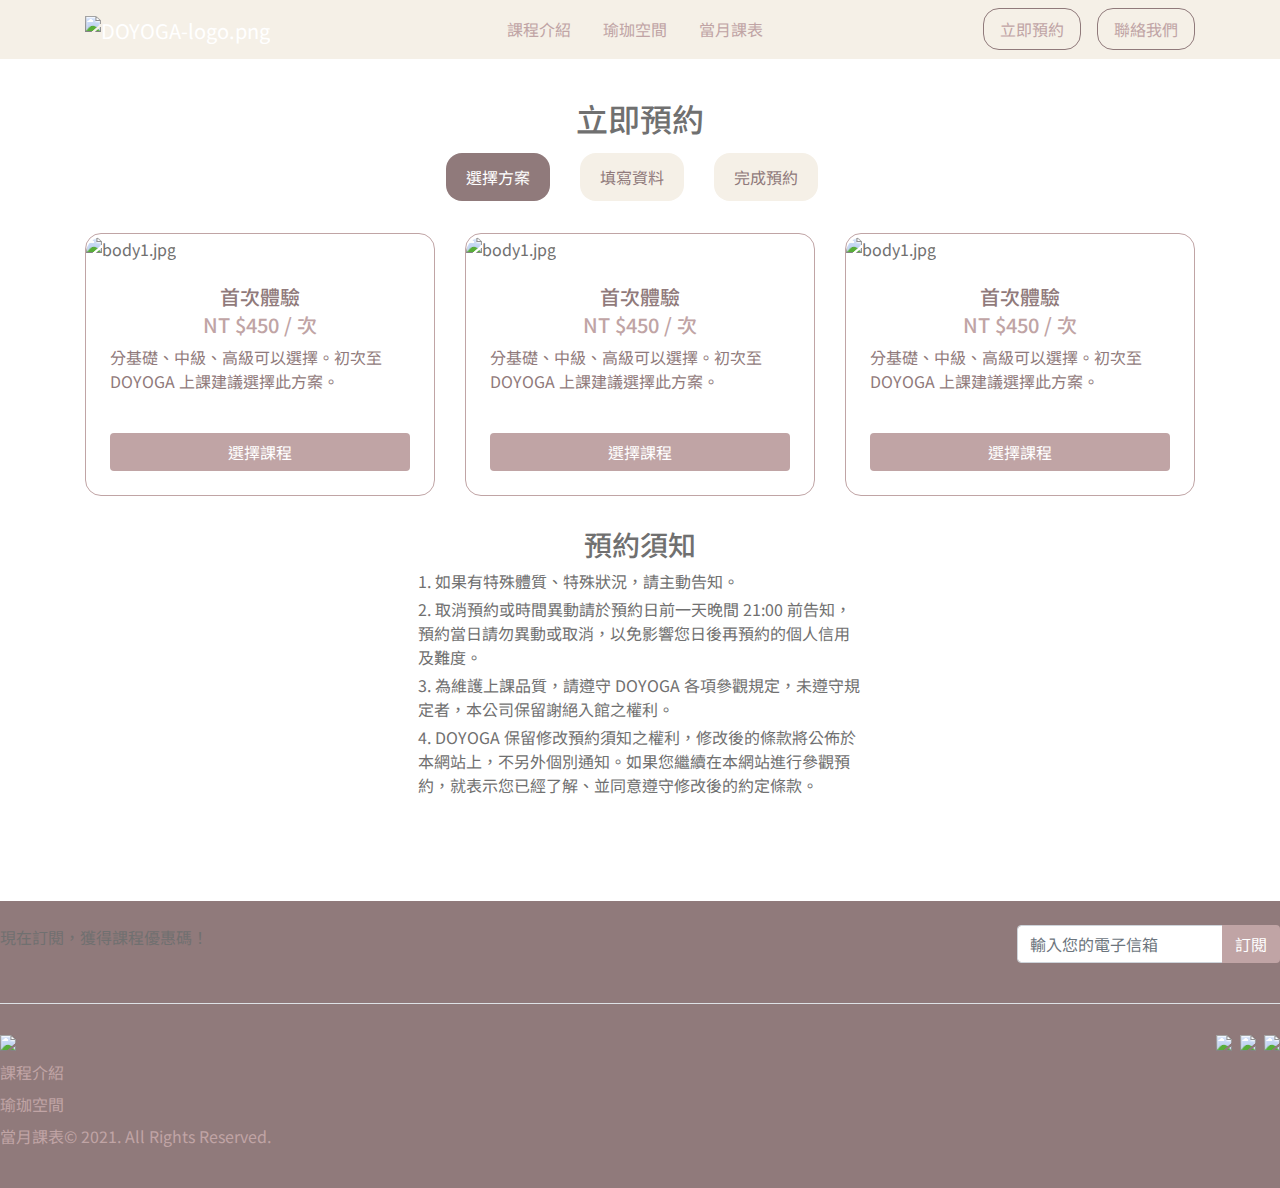
==== reservation.html @ 5b4532a5 "Update 2021-09-03T15:31:55.054Z" ====
<!DOCTYPE html>
<html lang="en">

<head>
  <meta charset="UTF-8">
  <meta name="viewport" content="width=device-width, initial-scale=1.0">
  <meta http-equiv="X-UA-Compatible" content="ie=edge">
  <title>立即預約｜選擇方案</title>
  <link rel="stylesheet" href="https://cdnjs.cloudflare.com/ajax/libs/font-awesome/5.13.0/css/all.min.css" />
  <link rel="stylesheet" href="./assets/style/bootstrap.css">
  <!-- Swiper -->
  <link rel="stylesheet" href="https://unpkg.com/swiper@7/swiper-bundle.min.css">
  <!-- Google icon -->
  <link href="https://fonts.googleapis.com/icon?family=Material+Icons" rel="stylesheet">
  <link rel="stylesheet" href="./assets/style/all.css">
  <!-- Font Awesome -->
  <link rel="stylesheet" href="https://use.fontawesome.com/releases/v5.15.4/css/all.css"
    integrity="sha384-DyZ88mC6Up2uqS4h/KRgHuoeGwBcD4Ng9SiP4dIRy0EXTlnuz47vAwmeGwVChigm" crossorigin="anonymous">
  <link rel="stylesheet" href="https://fonts.googleapis.com/css?family=Material+Icons|Material+Icons+Outlined|Material+Icons+Two+Tone|Material+Icons+Round|Material+Icons+Sharp">

</head>

<body>
  <nav class="navbar navbar-expand-lg navbar-dark bg-light">
    <div class="container">
      <a class="navbar-brand" href="#">
        <img class="doyoga-log" src="https://github.com/hexschool/webLayoutTraining1st/blob/master/yoga-week8/DOYOGA-logo.png?raw=true" alt="DOYOGA-logo.png">
      </a>
      <button class="navbar-toggler" type="button" data-bs-toggle="collapse" data-bs-target="#navbarToggleExternalContent" aria-controls="navbarToggleExternalContent" aria-expanded="false" aria-label="Toggle navigation">
        <span class="material-icons-outlined text-secondary">
          menu
          </span>
      </button>
      <div class="collapse navbar-collapse d-lg-flex justify-content-center" id="navbarToggleExternalContent">
        <ul class="list-unstyled d-lg-flex mb-3 m-lg-auto">
          <li class="me-7"><a href="#"><h7>課程介紹</h7></a></li>
          <li class="me-7"><a href="#"><h7>瑜珈空間</h7></a></li>
          <li class=""><a href="#"><h7>當月課表</h7></a></li>
        </ul>
        <ul class="list-unstyled d-flex my-lg-auto ">
          <li class="border border-secondary rounded-4 me-3 px-3 py-2"><a href="#"><h7>立即預約</h7></a></li>
          <li class="border border-secondary rounded-4 px-3 py-2"><a href="#"><h7>聯絡我們</h7></a></li>
        </ul>
      </div>
    </div>
  </nav>

  <!-- 下為格可 -->
  <!-- <nav class="navbar navbar-expand-lg navbar-light bg-light">
    <div class="container py-4">
      <div class="flex-grow-1"> <a class="navbar-brand" href="#"><img class="logo"
            src="https://github.com/hexschool/webLayoutTraining1st/blob/master/yoga-week8/DOYOGA-logo.png?raw=true"
            alt="logo"></a></div>
      <button class="navbar-toggler" type="button" data-bs-toggle="collapse" data-bs-target="#navbarSupportedContent"
        aria-controls="navbarSupportedContent" aria-expanded="false" aria-label="Toggle navigation">
        <span class="navbar-toggler-icon"></span>
      </button>
      <div class="collapse navbar-collapse" id="navbarSupportedContent">
        <ul class="navbar-nav me-auto mb-2 mb-lg-0">
          <li class="nav-item">
            <a class="nav-link link-dark me-7 " href="#">立即預約</a>
          </li>
          <li class="nav-item">
            <a class="nav-link link-dark  me-7" href="#">聯絡我們</a>
          </li>
          <li class="nav-item">
            <a class="nav-link link-dark" href="#">當月課表</a>
          </li>
        </ul>
        <ul class="list-unstyled mb-0 d-flex ">
          <li class="nav-item">
            <a class="nav-link link-secondary btn border border-secondary  radius-own me-3 " href="#" tabindex="-1"
              aria-disabled="true">立即預約</a>
          </li>
          <li class="nav-item">
            <a class="nav-link link-secondary  btn border border-secondary radius-own" href="#" tabindex="-1"
              aria-disabled="true">聯絡我們</a>
          </li>
        </ul>
      </div>
    </div>
  </nav> -->
  <!-- <div class="sideicon  d-xs-none d-md-none d-lg-block">
    <ul class="list-unstyled d-flex flex-column align-items-center">
      <li class="mb-2"><a href="#"><i class="fab fa-facebook  fa-3x"></i></a> </li>
      <li class="mb-2"><a href="#"><i class="fab fa-instagram  fa-3x"></i></a></li>
      <li class="mb-2"><a href="#"><i class="fab fa-line fa-3x"></i></a></li>
    </ul>
  </div> -->

  <!-- reservation -->
<div class="container">
    <h3 class="mt-8 mb-5 mb-md-3 text-center">立即預約</h3>
    <ul class="reservation-step-list list-unstyled d-flex justify-content-md-center mb-7">
        <li class="reservation-step-items text-white bg-secondary d-flex justify-content-center align-items-center border-radius-pill rounded-4  me-3 me-md-12">
            <h7 class="">選擇方案</h7>
        </li>
        <li class="reservation-step-items text-secondary bg-light d-flex justify-content-center align-items-center border-radius-pill rounded-4  me-3 me-md-12">
            <h7>填寫資料</h7>
        </li>
        <li class="reservation-step-items text-secondary bg-light d-flex justify-content-center align-items-center border-radius-pill rounded-4  me-3">
            <h7>完成預約</h7>
        </li>
    </ul>
    <ul class="reservation-experience-list list-unstyled d-lg-flex justify-space-between mb-8 mb-lg-7">
        <li class="mb-3 mb-md-4 mb-lg-0 me-lg-12">
            <ul class="rounded-4 list-unstyled border border-primary d-md-flex flex-lg-column">
                <li class="reservation-experience-items">
                    <img class="reservation-experience-items-img" src="https://github.com/hexschool/webLayoutTraining1st/blob/master/yoga-week8/woman%20in%20white%20tank%20top%20and%20white%20leggings%20bending%20her%20body.jpg?raw=true" alt="body1.jpg">
                </li>
                <li class="reservation-experience-items d-flex flex-column align-items-center align-items-md-start align-items-lg-center px-5">
                    <h6 class="text-secondary mt-5 mb-1">首次體驗</h6>
                    <h6 class="text-primary mb-2">NT $450 / 次</h6>
                    <h7 class="text-secondary mb-8 mb-5">分基礎、中級、高級可以選擇。初次至 DOYOGA 上課建議選擇此方案。</h7>
                    <button class="reservation-experience-items-btn bg-primary text-white btn mb-5">選擇課程</button>
                </li>
            </ul>
        </li>
        <li class="mb-3 mb-md-4 mb-lg-0 me-lg-12">
            <ul class="rounded-4 list-unstyled border border-primary d-md-flex flex-lg-column">
                <li class="reservation-experience-items">
                    <img class="reservation-experience-items-img" src="https://github.com/hexschool/webLayoutTraining1st/blob/master/yoga-week8/woman%20performing%20yoga.jpg?raw=true" alt="body1.jpg">
                </li>
                <li class="reservation-experience-items d-flex flex-column align-items-center align-items-md-start align-items-lg-center px-5">
                    <h6 class="text-secondary mt-5 mb-1">首次體驗</h6>
                    <h6 class="text-primary mb-2">NT $450 / 次</h6>
                    <h7 class="text-secondary mb-8 mb-5">分基礎、中級、高級可以選擇。初次至 DOYOGA 上課建議選擇此方案。</h7>
                    <button class="reservation-experience-items-btn bg-primary text-white btn mb-5">選擇課程</button>
                </li>
            </ul>
        </li>
        <li class="mb-3 mb-md-4 mb-lg-0">
            <ul class="rounded-4 list-unstyled border border-primary d-md-flex flex-lg-column">
                <li class="reservation-experience-items">
                    <img class="reservation-experience-items-img" src="https://github.com/hexschool/webLayoutTraining1st/blob/master/yoga-week8/woman%20in%20blue%20leggings%20and%20black%20tank%20top%20doing%20yoga.jpg?raw=true" alt="body1.jpg">
                </li>
                <li class="reservation-experience-items d-flex flex-column align-items-center align-items-md-start align-items-lg-center px-5">
                    <h6 class="text-secondary mt-5 mb-1">首次體驗</h6>
                    <h6 class="text-primary mb-2">NT $450 / 次</h6>
                    <h7 class="text-secondary mb-8 mb-5">分基礎、中級、高級可以選擇。初次至 DOYOGA 上課建議選擇此方案。</h7>
                    <button class="reservation-experience-items-btn bg-primary text-white btn mb-5">選擇課程</button>
                </li>
            </ul>
        </li>
    </ul>
    <div class="reservation-information d-flex flex-column align-items-center">
        <h4 class="md-3">預約須知</h4>
        <ul class="reservation-information-list list-unstyled">
            <li class="mb-1">
                <h7>1. 如果有特殊體質、特殊狀況，請主動告知。</h7>
            </li>
            <li class="mb-1">
                <h7>2. 取消預約或時間異動請於預約日前一天晚間 21:00 前告知，預約當日請勿異動或取消，以免影響您日後再預約的個人信用及難度。</h7>
            </li>
            <li class="mb-1">
                <h7>3. 為維護上課品質，請遵守 DOYOGA 各項參觀規定，未遵守規定者，本公司保留謝絕入館之權利。</h7>
            </li>
            <li>
                <h7>4. DOYOGA 保留修改預約須知之權利，修改後的條款將公佈於本網站上，不另外個別通知。如果您繼續在本網站進行參觀預約，就表示您已經了解、並同意遵守修改後的約定條款。</h7>
            </li>
        </ul>
    </div>
</div>



  <footer class="footer bg-secondary">
    <div class="border-bottom">
      <ul
        class=" list-unstyled d-flex flex-column flex-md-column flex-lg-row justify-content-lg-between l-epadding mb-5 pt-5">
        <li class="textsub mb-2">現在訂閱，獲得課程優惠碼！</li>
        <li>
          <form>
            <div class="input-group mb-3  ">
              <label for="email"></label>
              <input type="email" name="email" class="form-control rounded-start" placeholder="輸入您的電子信箱"
                aria-label="email" aria-describedby="basic-addon2">
              <a href="#" class="btn bg-primary text-white"> 訂閱</a>
            </div>
          </form>
        </li>
      </ul>
    </div>
    <div class="l-epadding mt-5 ">
      <ul class="list-unstyled  d-flex justify-content-between mb-2">
        <li><a class="" href="#"><img class="logo"
              src="https://github.com/hexschool/webLayoutTraining1st/blob/master/yoga-week8/DOYOGA.png?raw=true"></a>
        </li>
        <li>
          <ul class=" list-unstyled d-flex justify-content-between ">
            <li><a class="" href="#"><img class="iconsns-s me-2 "
                  src="https://raw.githubusercontent.com/hexschool/webLayoutTraining1st/master/week3/icon-fb.svg"></a>
            </li>
            <li><a class="" href="#"><img class="iconsns-s me-2"
                  src="https://raw.githubusercontent.com/hexschool/webLayoutTraining1st/master/week3/icon-ig.svg"></a>
            </li>
            <li><a class="" href="#"><img class="iconsns-s"
                  src="https://raw.githubusercontent.com/hexschool/webLayoutTraining1st/master/week3/icon-line.svg"></a>
            </li>
        </li>
    </div>
    <div class="l-epadding">
      <ul class=" list-unstyled mb-0">
        <li class="mb-2"><a href="#" class="textfunct">課程介紹</a></li>
        <li class="mb-2"><a href="#" class="textfunct">瑜珈空間</a></li>
        <li>
          <ul class=" list-unstyled pb-7 d-flex flex-column flex-md-row">
            <li class="mb-2"><a href="#" class="textfunct">當月課表</a></li>
            <li class=><a href="#" class="textfunct ms-ipad-pc">© 2021. All Rights Reserved.</a></li>
          </ul>
        </li>
      </ul>
    </div>
  </footer>

  <script src="./assets/js/vendors.js"></script>
  <!-- Swiper -->
  <script src="https://unpkg.com/swiper@7/swiper-bundle.min.js"></script>
  <script src="./assets/js/all.js"></script>
</body>

</html>
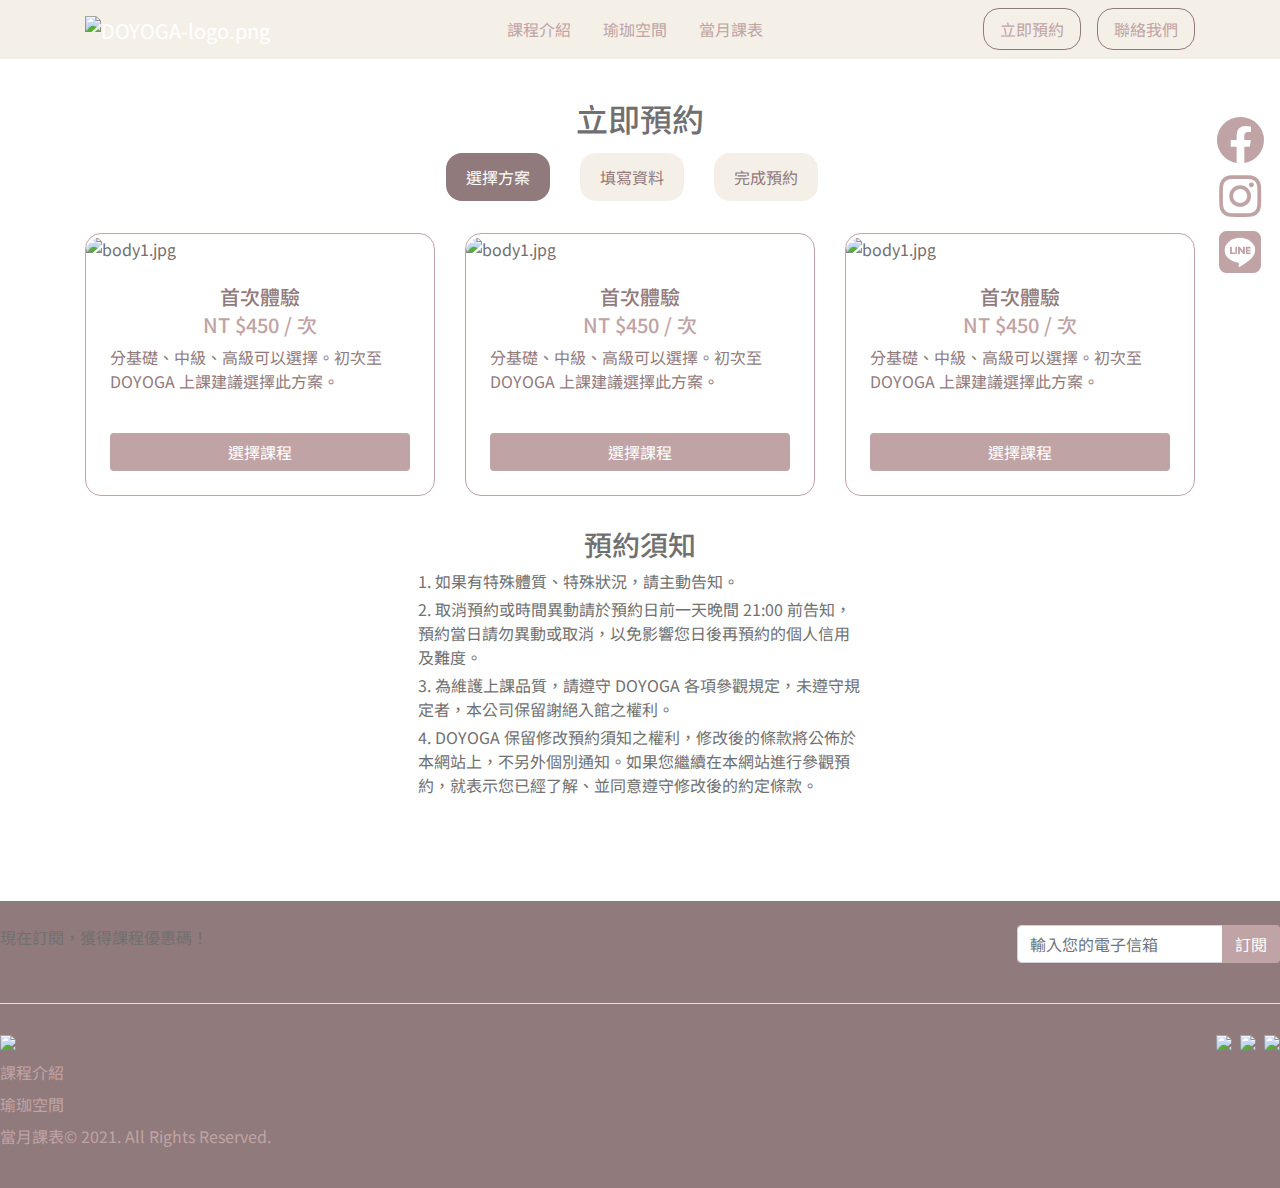
==== commit 97c35f46: "Update 2021-09-03T15:53:32.880Z" ====
--- a/reservation.html
+++ b/reservation.html
@@ -80,13 +80,13 @@
       </div>
     </div>
   </nav> -->
-  <!-- <div class="sideicon  d-xs-none d-md-none d-lg-block">
+  <div class="sideicon  d-xs-none d-md-none d-lg-block">
     <ul class="list-unstyled d-flex flex-column align-items-center">
       <li class="mb-2"><a href="#"><i class="fab fa-facebook  fa-3x"></i></a> </li>
       <li class="mb-2"><a href="#"><i class="fab fa-instagram  fa-3x"></i></a></li>
       <li class="mb-2"><a href="#"><i class="fab fa-line fa-3x"></i></a></li>
     </ul>
-  </div> -->
+  </div>
 
   <!-- reservation -->
 <div class="container">
--- a/assets/style/all.css
+++ b/assets/style/all.css
@@ -24190,6 +24190,12 @@
   height: 31px;
 }
 
+.sideicon {
+  position: fixed;
+  right: 16px;
+  bottom: 600px;
+}
+
 .reservation-step-items {
   width: 104px;
   height: 48px;
